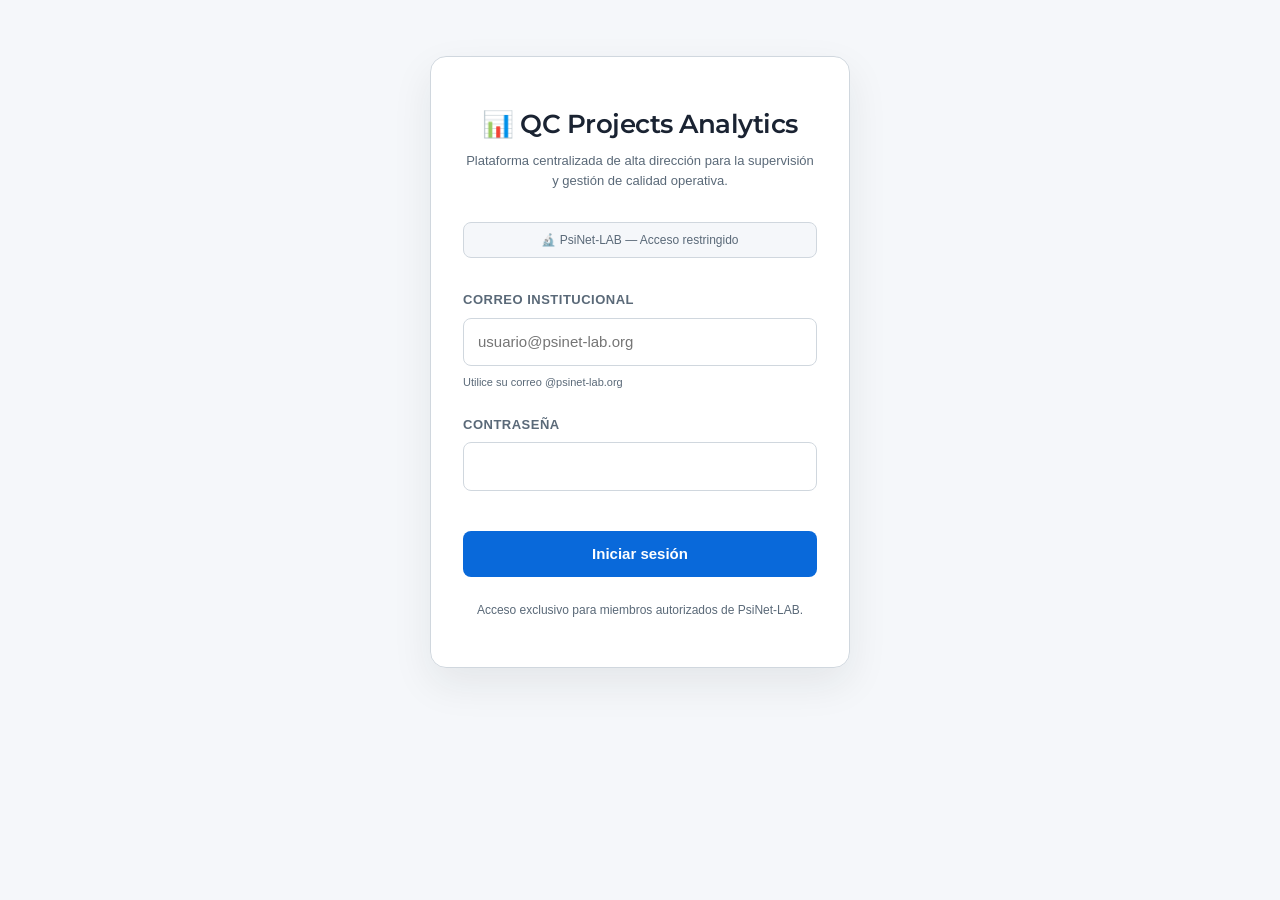
==== index.html @ 355f7fe1 "feat: migrate platform to native HTML/CSS/JS with auth and full feature parity Agent-Logs-Url: https" ====
<!DOCTYPE html>
<html lang="es">

<head>
    <meta charset="UTF-8">
    <meta name="viewport" content="width=device-width, initial-scale=1.0">
    <meta name="description" content="Inicio de sesión — Plataforma Analítica QC. Acceso exclusivo para miembros del equipo PsiNet-LAB.">
    <meta name="robots" content="noindex, nofollow">

    <title>Iniciar sesión — QC Projects Analytics</title>

    <!-- Legacy-browser support: polyfills and feature-detection flags.
         Loaded synchronously so flags are available before CSS renders. -->
    <script src="browser-support.js"></script>

    <!-- Stylesheets (ordered from generic to specific) -->
    <link rel="stylesheet" href="css/reset.css">
    <link rel="stylesheet" href="css/themes.css">
    <link rel="stylesheet" href="css/layout.css">
    <link rel="stylesheet" href="css/components.css">
    <link rel="stylesheet" href="css/auth.css">
    <link rel="stylesheet" href="css/legacy.css">
</head>

<body class="theme-light auth-page">

    <!-- Accessibility: skip directly to the login form -->
    <a class="skip-link" href="#login-form">Ir al formulario de inicio de sesión</a>

    <!-- Inform users with JavaScript disabled -->
    <noscript>
        <p class="noscript-banner" role="alert">
            JavaScript está desactivado. Esta plataforma requiere JavaScript para funcionar.
            Por favor, habilítelo en la configuración de su navegador.
        </p>
    </noscript>

    <!-- ════════════════════════════════════════════════════════════════
         LOGIN CARD
         ════════════════════════════════════════════════════════════════ -->
    <main id="main-content" role="main" aria-label="Inicio de sesión">

        <section class="auth-container" aria-labelledby="login-heading">

            <!-- Header -->
            <header class="auth-header">
                <h1 id="login-heading">📊 QC Projects Analytics</h1>
                <p class="auth-subtitle">
                    Plataforma centralizada de alta dirección para la supervisión
                    y gestión de calidad operativa.
                </p>
            </header>

            <!-- Institution badge -->
            <div class="auth-institution" aria-label="Institución">
                🔬 PsiNet-LAB — Acceso restringido
            </div>

            <!-- Login form -->
            <form
                id="login-form"
                class="auth-form"
                novalidate
                aria-label="Formulario de inicio de sesión"
            >
                <div class="form-group">
                    <label for="email">Correo institucional</label>
                    <input
                        type="email"
                        id="email"
                        name="email"
                        class="form-control"
                        autocomplete="email"
                        required
                        placeholder="usuario@psinet-lab.org"
                        aria-required="true"
                        aria-describedby="email-hint"
                    >
                    <span id="email-hint" class="multiselect-hint">
                        Utilice su correo @psinet-lab.org
                    </span>
                </div>

                <div class="form-group">
                    <label for="password">Contraseña</label>
                    <input
                        type="password"
                        id="password"
                        name="password"
                        class="form-control"
                        autocomplete="current-password"
                        required
                        aria-required="true"
                    >
                </div>

                <!-- Error message (hidden until auth fails) -->
                <div
                    id="login-error"
                    class="form-error"
                    role="alert"
                    aria-live="polite"
                    hidden
                ></div>

                <button
                    type="submit"
                    class="btn btn-primary btn-full"
                    id="login-btn"
                >
                    <span id="btn-text">Iniciar sesión</span>
                    <span id="btn-loading" hidden aria-hidden="true">Verificando…</span>
                </button>
            </form>

            <footer class="auth-footer">
                <p>Acceso exclusivo para miembros autorizados de PsiNet-LAB.</p>
            </footer>

        </section>

    </main>

    <!-- JavaScript modules (config and auth only — no app data needed here) -->
    <script src="js/config.js"></script>
    <script src="js/sha256.js"></script>
    <script src="js/auth.js"></script>

    <script>
        (function () {
            'use strict';
            /* Redirect to dashboard if a session is already active */
            if (QC.Auth.isLoggedIn()) {
                window.location.href = 'app.html';
                return;
            }
            /* Wire the login form */
            QC.Auth.initLoginForm();
        }());
    </script>

</body>
</html>
---- css/themes.css ----
/* themes.css — CSS custom properties for light and dark themes.
 * Single Responsibility: define all design tokens used across the platform.
 * Legacy browsers that do not support CSS variables will read static fallback
 * values declared in legacy.css via the .no-css-vars class.
 */

@import url('https://fonts.googleapis.com/css2?family=Montserrat:wght@300;400;600&display=swap');

/* ── Light theme (default) ──────────────────────────────────────────── */
:root {
    --clr-bg:           #F5F7FA;
    --clr-card-bg:      rgba(255, 255, 255, 0.95);
    --clr-text:         #1A2332;
    --clr-subtext:      #5A6978;
    --clr-border:       #D0D7DE;
    --clr-shadow:       rgba(31, 35, 40, 0.08);
    --clr-accent:       #0969DA;
    --clr-accent-hover: #0550AE;
    --clr-danger:       #CF222E;
    --clr-input-bg:     #FFFFFF;

    /* Status badge colours */
    --clr-status-approved: #AEE1B1;
    --clr-status-review:   #FDE093;
    --clr-status-progress: #AEC6CF;
    --clr-status-pending:  #E5E5E5;

    /* Typography */
    --font-body:    'Helvetica Neue', Helvetica, Arial, sans-serif;
    --font-heading: 'Montserrat', 'Helvetica Neue', Helvetica, Arial, sans-serif;

    /* Spacing scale */
    --space-xs:  4px;
    --space-sm:  8px;
    --space-md:  16px;
    --space-lg:  24px;
    --space-xl:  32px;
    --space-2xl: 48px;

    /* Border radii */
    --radius-sm: 8px;
    --radius-md: 16px;

    /* Sidebar width */
    --sidebar-w: 260px;

    /* Transitions */
    --transition-fast: 0.2s ease;
    --transition-med:  0.3s ease-in-out;
}

/* ── Dark theme override ─────────────────────────────────────────────── */
.theme-dark {
    --clr-bg:           #121212;
    --clr-card-bg:      rgba(30, 30, 30, 0.9);
    --clr-text:         #ECECEC;
    --clr-subtext:      #A0A0A0;
    --clr-border:       #333333;
    --clr-shadow:       rgba(0, 0, 0, 0.3);
    --clr-accent:       #58A6FF;
    --clr-accent-hover: #79B8FF;
    --clr-input-bg:     #1E1E1E;
}
---- css/layout.css ----
/* layout.css — Page structure: sidebar + main content.
 * Single Responsibility: control the overall spatial arrangement.
 * Progressive Enhancement: flex base layout, grid upgrade via @supports.
 */

/* ── Body base (flex column fallback) ───────────────────────────────── */
body {
    background-color: var(--clr-bg);
    color: var(--clr-text);
    font-family: var(--font-body);
    display: -ms-flexbox;
    display: flex;
    -ms-flex-direction: row;
    flex-direction: row;
    transition: background-color var(--transition-med), color var(--transition-med);
}

/* ── Sidebar ─────────────────────────────────────────────────────────── */
.sidebar {
    width: var(--sidebar-w);
    min-height: 100vh;
    background-color: var(--clr-card-bg);
    border-right: 1px solid var(--clr-border);
    padding: var(--space-lg);
    display: -ms-flexbox;
    display: flex;
    -ms-flex-direction: column;
    flex-direction: column;
    gap: var(--space-md);
    position: fixed;
    top: 0;
    left: 0;
    bottom: 0;
    z-index: 200;
    overflow-y: auto;
    transform: translateX(0);
    transition:
        transform var(--transition-med),
        background-color var(--transition-med),
        border-color var(--transition-med);
}

/* Collapsed state (mobile) */
.sidebar--collapsed {
    transform: translateX(calc(-1 * var(--sidebar-w)));
}

/* ── Main application wrapper ────────────────────────────────────────── */
.app-layout {
    margin-left: var(--sidebar-w);
    -ms-flex: 1 1 auto;
    flex: 1 1 auto;
    display: -ms-flexbox;
    display: flex;
    -ms-flex-direction: column;
    flex-direction: column;
    min-height: 100vh;
    transition: margin-left var(--transition-med);
}

.app-layout--full {
    margin-left: 0;
}

/* ── Application header ──────────────────────────────────────────────── */
.app-header {
    padding: var(--space-xl) var(--space-xl) var(--space-lg);
    display: -ms-flexbox;
    display: flex;
    -ms-flex-align: start;
    align-items: flex-start;
    gap: var(--space-md);
}

.sidebar-toggle {
    display: none;
    font-size: 22px;
    padding: var(--space-sm);
    color: var(--clr-text);
    background: none;
    border: 1px solid var(--clr-border);
    border-radius: var(--radius-sm);
    cursor: pointer;
    -ms-flex-negative: 0;
    flex-shrink: 0;
}

.app-header-title {
    -ms-flex: 1 1 auto;
    flex: 1 1 auto;
}

/* ── Tab navigation ──────────────────────────────────────────────────── */
.tab-nav {
    padding: 0 var(--space-xl);
    display: -ms-flexbox;
    display: flex;
    gap: var(--space-sm);
    border-bottom: 1px solid var(--clr-border);
}

/* ── Main content area ───────────────────────────────────────────────── */
main {
    padding: var(--space-xl);
    -ms-flex: 1 1 auto;
    flex: 1 1 auto;
}

/* ── Two-column content grid ─────────────────────────────────────────── */
.content-grid {
    display: -ms-flexbox;
    display: flex;
    gap: var(--space-lg);
    margin: var(--space-lg) 0;
    -ms-flex-wrap: wrap;
    flex-wrap: wrap;
}

.content-col {
    -ms-flex: 1 1 300px;
    flex: 1 1 300px;
    min-width: 0;
}

.content-col--wide {
    -ms-flex: 2 1 500px;
    flex: 2 1 500px;
}

/* ── Team assignment grid ────────────────────────────────────────────── */
.team-assignment-grid {
    display: -ms-flexbox;
    display: flex;
    gap: var(--space-lg);
    -ms-flex-wrap: wrap;
    flex-wrap: wrap;
}

.team-assignment-grid > * {
    -ms-flex: 1 1 260px;
    flex: 1 1 260px;
}

/* ── Metrics grid ────────────────────────────────────────────────────── */
.metrics-grid {
    display: -ms-flexbox;
    display: flex;
    gap: var(--space-md);
    -ms-flex-wrap: wrap;
    flex-wrap: wrap;
}

.metric-card {
    -ms-flex: 1 1 180px;
    flex: 1 1 180px;
}

/* Progressive enhancement: CSS Grid for larger viewports */
@supports (display: grid) {
    .metrics-grid {
        display: grid;
        grid-template-columns: repeat(4, 1fr);
    }

    .content-grid {
        display: grid;
        grid-template-columns: 1fr 2fr;
        -ms-flex-wrap: unset;
        flex-wrap: unset;
    }

    .team-assignment-grid {
        display: grid;
        grid-template-columns: 1fr 2fr;
    }
}

/* ── Download section ────────────────────────────────────────────────── */
.download-section {
    margin: var(--space-lg) 0;
}

.section-divider {
    border: none;
    border-top: 1px solid var(--clr-border);
    margin: var(--space-lg) 0;
}

/* ── Chart container ─────────────────────────────────────────────────── */
.chart-container {
    position: relative;
    min-height: 320px;
    max-height: 480px;
}

/* ── Overlay (sidebar backdrop on mobile) ────────────────────────────── */
.sidebar-overlay {
    display: none;
    position: fixed;
    inset: 0;
    background: rgba(0, 0, 0, 0.4);
    z-index: 199;
}

.sidebar-overlay--visible {
    display: block;
}

/* ── Responsive: hide sidebar on small screens ───────────────────────── */
@media (max-width: 768px) {
    .sidebar {
        transform: translateX(calc(-1 * var(--sidebar-w)));
    }

    .sidebar--open {
        transform: translateX(0);
    }

    .app-layout {
        margin-left: 0;
    }

    .sidebar-toggle {
        display: -ms-inline-flexbox;
        display: inline-flex;
    }

    .content-grid,
    .team-assignment-grid {
        -ms-flex-direction: column;
        flex-direction: column;
    }

    @supports (display: grid) {
        .metrics-grid {
            grid-template-columns: repeat(2, 1fr);
        }

        .content-grid,
        .team-assignment-grid {
            grid-template-columns: 1fr;
        }
    }

    main {
        padding: var(--space-md);
    }

    .app-header {
        padding: var(--space-md);
    }

    .tab-nav {
        padding: 0 var(--space-md);
    }
}
---- css/components.css ----
/* components.css — Reusable UI components.
 * Single Responsibility: style atoms and molecules (cards, tabs, buttons,
 * badges, sidebar elements, form controls, loading state).
 */

/* ── Typography ──────────────────────────────────────────────────────── */
h1, h2, h3, .app-title, .section-title, .sidebar-title {
    font-family: var(--font-heading);
    font-weight: 300;
    color: var(--clr-text);
    letter-spacing: -0.5px;
}

.app-title {
    font-size: 2rem;
    margin-bottom: var(--space-xs);
}

.app-subtitle {
    color: var(--clr-subtext);
    font-size: 1rem;
    font-weight: 300;
}

.section-title {
    font-size: 1.1rem;
    font-weight: 600;
    margin-bottom: var(--space-md);
    color: var(--clr-text);
    font-family: var(--font-heading);
}

/* ── KPI Metric Card ─────────────────────────────────────────────────── */
.metric-card {
    background-color: var(--clr-card-bg);
    border: 1px solid var(--clr-border);
    border-radius: var(--radius-md);
    padding: 20px 25px;
    box-shadow: 0 8px 16px var(--clr-shadow);
    transition: transform var(--transition-med), box-shadow var(--transition-med), border-color var(--transition-med);
}

.metric-card:hover {
    transform: translateY(-4px);
    box-shadow: 0 12px 20px var(--clr-shadow);
    border-color: var(--clr-accent);
}

/* Suppress hover animation if user prefers reduced motion */
@media (prefers-reduced-motion: reduce) {
    .metric-card:hover {
        transform: none;
    }
}

.metric-card__label {
    color: var(--clr-subtext);
    font-size: 13px;
    text-transform: uppercase;
    letter-spacing: 1px;
    margin-bottom: var(--space-sm);
}

.metric-card__value {
    color: var(--clr-text);
    font-size: 2rem;
    font-weight: 600;
    font-family: var(--font-heading);
    line-height: 1;
}

/* Progressive: backdrop-filter on metric cards (modern browsers only) */
@supports (backdrop-filter: blur(1px)) or (-webkit-backdrop-filter: blur(1px)) {
    .metric-card {
        -webkit-backdrop-filter: blur(5px);
        backdrop-filter: blur(5px);
    }
}

/* ── Card ────────────────────────────────────────────────────────────── */
.card {
    background-color: var(--clr-card-bg);
    border: 1px solid var(--clr-border);
    border-radius: var(--radius-md);
    padding: var(--space-lg);
}

/* ── Styled section (named card variant) ─────────────────────────────── */
.styled-section {
    background-color: var(--clr-card-bg);
    border: 1px solid var(--clr-border);
    padding: 25px;
    border-radius: var(--radius-md);
    margin-bottom: 20px;
    color: var(--clr-text);
}

/* ── Tab navigation ──────────────────────────────────────────────────── */
.tab-btn {
    height: 45px;
    padding: 0 var(--space-lg);
    background-color: var(--clr-card-bg);
    border: 1px solid var(--clr-border);
    border-bottom: none;
    border-radius: var(--radius-sm) var(--radius-sm) 0 0;
    color: var(--clr-subtext);
    font-family: var(--font-heading);
    font-weight: 400;
    font-size: 14px;
    cursor: pointer;
    white-space: nowrap;
    transition: background-color var(--transition-fast), color var(--transition-fast);
}

.tab-btn--active,
.tab-btn[aria-selected="true"] {
    background-color: var(--clr-bg);
    color: var(--clr-accent);
    font-weight: 600;
    border-bottom: 2px solid var(--clr-bg);
    margin-bottom: -1px;
}

.tab-btn:focus-visible {
    outline: 2px solid var(--clr-accent);
    outline-offset: 2px;
}

/* ── Tab panels ──────────────────────────────────────────────────────── */
.tab-panel {
    display: block;
}

.tab-panel--hidden {
    display: none;
}

/* ── Buttons ─────────────────────────────────────────────────────────── */
.btn {
    display: -ms-inline-flexbox;
    display: inline-flex;
    -ms-flex-align: center;
    align-items: center;
    gap: var(--space-sm);
    padding: 10px var(--space-lg);
    border-radius: var(--radius-sm);
    font-size: 14px;
    font-weight: 600;
    cursor: pointer;
    transition: background-color var(--transition-fast), opacity var(--transition-fast), transform var(--transition-fast);
    border: none;
}

.btn:focus-visible {
    outline: 2px solid var(--clr-accent);
    outline-offset: 2px;
}

.btn:disabled {
    opacity: 0.55;
    cursor: not-allowed;
}

.btn-primary {
    background-color: var(--clr-accent);
    color: #FFFFFF;
}

.btn-primary:hover:not(:disabled) {
    background-color: var(--clr-accent-hover);
}

.btn-primary:active:not(:disabled) {
    transform: translateY(1px);
}

.btn-secondary {
    background-color: transparent;
    color: var(--clr-text);
    border: 1px solid var(--clr-border);
}

.btn-secondary:hover:not(:disabled) {
    background-color: var(--clr-border);
}

.btn-danger {
    background-color: var(--clr-danger);
    color: #FFFFFF;
}

.btn-full {
    width: 100%;
    -ms-flex-pack: center;
    justify-content: center;
}

/* ── Status badge ────────────────────────────────────────────────────── */
.status-badge {
    display: -ms-inline-flexbox;
    display: inline-flex;
    -ms-flex-align: center;
    align-items: center;
    padding: 3px 10px;
    border-radius: 20px;
    font-size: 12px;
    font-weight: 600;
    white-space: nowrap;
    color: #1A2332;
}

.status-badge--approved  { background-color: var(--clr-status-approved); }
.status-badge--review    { background-color: var(--clr-status-review);   }
.status-badge--progress  { background-color: var(--clr-status-progress); }
.status-badge--pending   { background-color: var(--clr-status-pending);  }

/* ── Progress bar (researcher profiles) ─────────────────────────────── */
.progress-bar {
    background-color: var(--clr-border);
    border-radius: 4px;
    height: 8px;
    overflow: hidden;
    display: block;
    min-width: 60px;
}

.progress-bar__fill {
    height: 100%;
    background-color: var(--clr-accent);
    border-radius: 4px;
    transition: width var(--transition-med);
}

/* ── Sidebar components ──────────────────────────────────────────────── */
.sidebar-header {
    margin-bottom: var(--space-sm);
}

.sidebar-title {
    font-size: 1rem;
    font-weight: 600;
    color: var(--clr-text);
}

.sidebar-divider {
    border: none;
    border-top: 1px solid var(--clr-border);
    margin: var(--space-sm) 0;
}

.sidebar-fieldset {
    border: none;
    display: -ms-flexbox;
    display: flex;
    -ms-flex-direction: column;
    flex-direction: column;
    gap: var(--space-sm);
}

.sidebar-legend {
    font-size: 12px;
    text-transform: uppercase;
    letter-spacing: 1px;
    color: var(--clr-subtext);
    margin-bottom: var(--space-sm);
}

.sidebar-radio {
    display: -ms-flexbox;
    display: flex;
    -ms-flex-align: center;
    align-items: center;
    gap: var(--space-sm);
    font-size: 14px;
    color: var(--clr-text);
    cursor: pointer;
}

.sidebar-user {
    margin-top: auto;
    padding: var(--space-md);
    background-color: var(--clr-bg);
    border: 1px solid var(--clr-border);
    border-radius: var(--radius-sm);
}

.sidebar-user__name {
    font-weight: 600;
    font-size: 14px;
    color: var(--clr-text);
    margin-bottom: var(--space-xs);
}

.sidebar-user__email {
    font-size: 12px;
    color: var(--clr-subtext);
}

/* ── Form elements ───────────────────────────────────────────────────── */
.form-group {
    display: -ms-flexbox;
    display: flex;
    -ms-flex-direction: column;
    flex-direction: column;
    gap: var(--space-xs);
    margin-bottom: var(--space-md);
}

.form-group label {
    font-size: 13px;
    font-weight: 600;
    color: var(--clr-subtext);
    text-transform: uppercase;
    letter-spacing: 0.5px;
}

.form-control {
    padding: 10px 12px;
    border: 1px solid var(--clr-border);
    border-radius: var(--radius-sm);
    background-color: var(--clr-input-bg);
    color: var(--clr-text);
    font-size: 14px;
    transition: border-color var(--transition-fast), box-shadow var(--transition-fast);
}

.form-control:focus {
    outline: none;
    border-color: var(--clr-accent);
    box-shadow: 0 0 0 3px rgba(9, 105, 218, 0.15);
}

select.form-control {
    cursor: pointer;
}

select[multiple].form-control {
    min-height: 120px;
}

/* ── Researcher filter hint ──────────────────────────────────────────── */
.multiselect-hint {
    font-size: 11px;
    color: var(--clr-subtext);
    margin-top: var(--space-xs);
}

/* ── Empty / info messages ───────────────────────────────────────────── */
.info-message {
    padding: var(--space-lg);
    text-align: center;
    color: var(--clr-subtext);
    font-size: 14px;
    background-color: var(--clr-card-bg);
    border: 1px solid var(--clr-border);
    border-radius: var(--radius-md);
}

/* ── Loading indicator ───────────────────────────────────────────────── */
.loading-overlay {
    position: fixed;
    inset: 0;
    display: -ms-flexbox;
    display: flex;
    -ms-flex-direction: column;
    flex-direction: column;
    -ms-flex-align: center;
    align-items: center;
    -ms-flex-pack: center;
    justify-content: center;
    z-index: 500;
    background-color: rgba(245, 247, 250, 0.95); /* solid fallback */
    transition: opacity 0.4s ease;
}

@supports (backdrop-filter: blur(1px)) or (-webkit-backdrop-filter: blur(1px)) {
    .loading-overlay {
        background-color: rgba(245, 247, 250, 0.75);
        -webkit-backdrop-filter: blur(4px);
        backdrop-filter: blur(4px);
    }
}

.loading-overlay[hidden] {
    display: none;
}

.loading-spinner {
    width: 40px;
    height: 40px;
    border: 3px solid var(--clr-border);
    border-top-color: var(--clr-accent);
    border-radius: 50%;
}

@supports (animation: spin 0.8s linear infinite) {
    .loading-spinner {
        animation: spin 0.8s linear infinite;
    }

    @keyframes spin {
        to { transform: rotate(360deg); }
    }
}

.loading-text {
    margin-top: 12px;
    color: var(--clr-subtext);
    font-size: 14px;
}

/* ── Toast notification ──────────────────────────────────────────────── */
.toast {
    position: fixed;
    bottom: var(--space-lg);
    right: var(--space-lg);
    z-index: 1000;
    background-color: var(--clr-card-bg);
    border: 1px solid var(--clr-border);
    border-radius: var(--radius-sm);
    padding: var(--space-md) var(--space-lg);
    box-shadow: 0 8px 24px var(--clr-shadow);
    font-size: 14px;
    color: var(--clr-text);
    max-width: 340px;
    opacity: 0;
    transform: translateY(8px);
    transition: opacity var(--transition-fast), transform var(--transition-fast);
}

.toast--visible {
    opacity: 1;
    transform: translateY(0);
}

.toast--success { border-left: 4px solid #1A7F37; }
.toast--error   { border-left: 4px solid var(--clr-danger); }
---- css/auth.css ----
/* auth.css — Login page styles.
 * Single Responsibility: style the authentication / login screen.
 */

/* ── Login page body override ────────────────────────────────────────── */
body.auth-page {
    -ms-flex-direction: column;
    flex-direction: column;
    -ms-flex-pack: center;
    justify-content: center;
    -ms-flex-align: center;
    align-items: center;
    min-height: 100vh;
    padding: var(--space-lg);
}

/* ── Auth container ──────────────────────────────────────────────────── */
.auth-container {
    width: 100%;
    max-width: 420px;
    background-color: var(--clr-card-bg);
    border: 1px solid var(--clr-border);
    border-radius: var(--radius-md);
    padding: var(--space-2xl) var(--space-xl);
    box-shadow: 0 16px 40px var(--clr-shadow);
}

@supports (backdrop-filter: blur(1px)) or (-webkit-backdrop-filter: blur(1px)) {
    .auth-container {
        -webkit-backdrop-filter: blur(8px);
        backdrop-filter: blur(8px);
    }
}

/* ── Auth header ─────────────────────────────────────────────────────── */
.auth-header {
    text-align: center;
    margin-bottom: var(--space-xl);
}

.auth-header h1 {
    font-size: 1.6rem;
    font-weight: 600;
    color: var(--clr-text);
    margin-bottom: var(--space-sm);
}

.auth-subtitle {
    font-size: 13px;
    color: var(--clr-subtext);
    line-height: 1.5;
}

/* ── Auth institution badge ──────────────────────────────────────────── */
.auth-institution {
    display: -ms-flexbox;
    display: flex;
    -ms-flex-align: center;
    align-items: center;
    -ms-flex-pack: center;
    justify-content: center;
    gap: var(--space-sm);
    font-size: 12px;
    color: var(--clr-subtext);
    margin-bottom: var(--space-xl);
    padding: var(--space-sm) var(--space-md);
    background-color: var(--clr-bg);
    border-radius: var(--radius-sm);
    border: 1px solid var(--clr-border);
}

/* ── Auth form ───────────────────────────────────────────────────────── */
.auth-form .form-group {
    margin-bottom: var(--space-lg);
}

.auth-form .form-group label {
    font-size: 13px;
    font-weight: 600;
    color: var(--clr-subtext);
    text-transform: uppercase;
    letter-spacing: 0.5px;
    margin-bottom: var(--space-xs);
    display: block;
}

.auth-form .form-control {
    width: 100%;
    padding: 12px 14px;
    font-size: 15px;
}

/* ── Error message ───────────────────────────────────────────────────── */
.form-error {
    padding: 10px 14px;
    background-color: rgba(207, 34, 46, 0.1);
    border: 1px solid rgba(207, 34, 46, 0.3);
    border-radius: var(--radius-sm);
    color: var(--clr-danger);
    font-size: 13px;
    margin-bottom: var(--space-md);
}

.form-error[hidden] {
    display: none;
}

/* ── Submit button ───────────────────────────────────────────────────── */
.auth-form .btn-primary {
    height: 46px;
    font-size: 15px;
    margin-top: var(--space-md);
}

/* ── Footer note ─────────────────────────────────────────────────────── */
.auth-footer {
    text-align: center;
    margin-top: var(--space-lg);
    font-size: 12px;
    color: var(--clr-subtext);
}
---- css/legacy.css ----
/* legacy.css — Progressive-enhancement fallbacks for old browsers.
 * Single Responsibility: provide static fallbacks when CSS features are absent.
 *
 * Strategy:
 *  - browser-support.js adds class flags (no-css-vars, no-css-grid, etc.)
 *    to <html> so CSS can target them here.
 *  - @supports blocks upgrade styles for browsers that support the feature.
 *  - Browsers that do NOT understand @supports also do NOT support the feature,
 *    so they silently fall through to the base styles.
 */

/* ══════════════════════════════════════════════════════════════════════
   1. CSS CUSTOM PROPERTIES FALLBACK
   IE 11 and below do not support CSS variables.
   The .no-css-vars class is added by browser-support.js.
   ══════════════════════════════════════════════════════════════════════ */
.no-css-vars body {
    background-color: #F5F7FA;
    color: #1A2332;
    font-family: 'Helvetica Neue', Helvetica, Arial, sans-serif;
}

.no-css-vars .sidebar {
    background-color: #FFFFFF;
    border-right: 1px solid #D0D7DE;
    width: 260px;
}

.no-css-vars .metric-card {
    background-color: #FFFFFF;
    border: 1px solid #D0D7DE;
    border-radius: 16px;
    padding: 20px 25px;
}

.no-css-vars .tab-btn {
    background-color: #FFFFFF;
    border: 1px solid #D0D7DE;
    color: #5A6978;
}

.no-css-vars .tab-btn--active {
    color: #0969DA;
    font-weight: 600;
}

.no-css-vars .btn-primary {
    background-color: #0969DA;
    color: #FFFFFF;
}

.no-css-vars .form-control {
    border: 1px solid #D0D7DE;
    border-radius: 8px;
    padding: 10px 12px;
    background-color: #FFFFFF;
    color: #1A2332;
}

.no-css-vars .card,
.no-css-vars .styled-section,
.no-css-vars .auth-container {
    background-color: #FFFFFF;
    border: 1px solid #D0D7DE;
    border-radius: 16px;
}

.no-css-vars .section-title {
    color: #1A2332;
    font-family: 'Montserrat', sans-serif;
}

/* Dark theme is NOT supported in the no-css-vars context (IE), so we
   keep the light palette as the only option for those browsers. */

/* ══════════════════════════════════════════════════════════════════════
   2. FLEXBOX FALLBACK (IE 9 and below)
   .no-flexbox is added by browser-support.js when flex is absent.
   Use block layout as the ultimate fallback.
   ══════════════════════════════════════════════════════════════════════ */
.no-flexbox .content-grid,
.no-flexbox .metrics-grid,
.no-flexbox .team-assignment-grid {
    display: block;
}

.no-flexbox .metric-card,
.no-flexbox .content-col {
    display: inline-block;
    vertical-align: top;
    margin-bottom: 16px;
    width: 48%;
}

.no-flexbox .sidebar {
    float: left;
    width: 260px;
    min-height: 100vh;
    position: relative;
}

.no-flexbox .app-layout {
    margin-left: 260px;
}

/* ══════════════════════════════════════════════════════════════════════
   3. CSS GRID FALLBACK
   When grid is absent, we already have flex as a fallback via the base
   layout.css — this block only fine-tunes display for .no-css-grid.
   ══════════════════════════════════════════════════════════════════════ */
.no-css-grid .metrics-grid {
    display: -ms-flexbox;
    display: flex;
    -ms-flex-wrap: wrap;
    flex-wrap: wrap;
}

/* ══════════════════════════════════════════════════════════════════════
   4. ANIMATION FALLBACK
   Browsers that don't support animation get a static spinner border
   styled to at least show progress visually.
   ══════════════════════════════════════════════════════════════════════ */
@supports not (animation: spin 0.8s linear infinite) {
    .loading-spinner {
        border: 3px solid #0969DA; /* static accent ring instead of spinning */
    }
}

/* ══════════════════════════════════════════════════════════════════════
   5. STICKY THEAD FALLBACK
   position: sticky on <thead> is not supported in IE 11.
   The table still works; it just won't have a frozen header.
   No extra CSS needed — the base styles degrade gracefully.
   ══════════════════════════════════════════════════════════════════════ */

/* ══════════════════════════════════════════════════════════════════════
   6. FOCUS-VISIBLE FALLBACK
   Older browsers show focus outlines on all clicks.
   :focus-visible is progressive; fallback to :focus for accessibility.
   ══════════════════════════════════════════════════════════════════════ */
@supports not selector(:focus-visible) {
    .btn:focus,
    .tab-btn:focus,
    .form-control:focus,
    .skip-link:focus {
        outline: 2px solid #0969DA;
        outline-offset: 2px;
    }
}

/* ══════════════════════════════════════════════════════════════════════
   7. SCROLL-BEHAVIOUR FALLBACK
   Browsers without smooth scrolling still scroll, just instantly.
   (No extra CSS needed — @supports check is informational only.)
   ══════════════════════════════════════════════════════════════════════ */
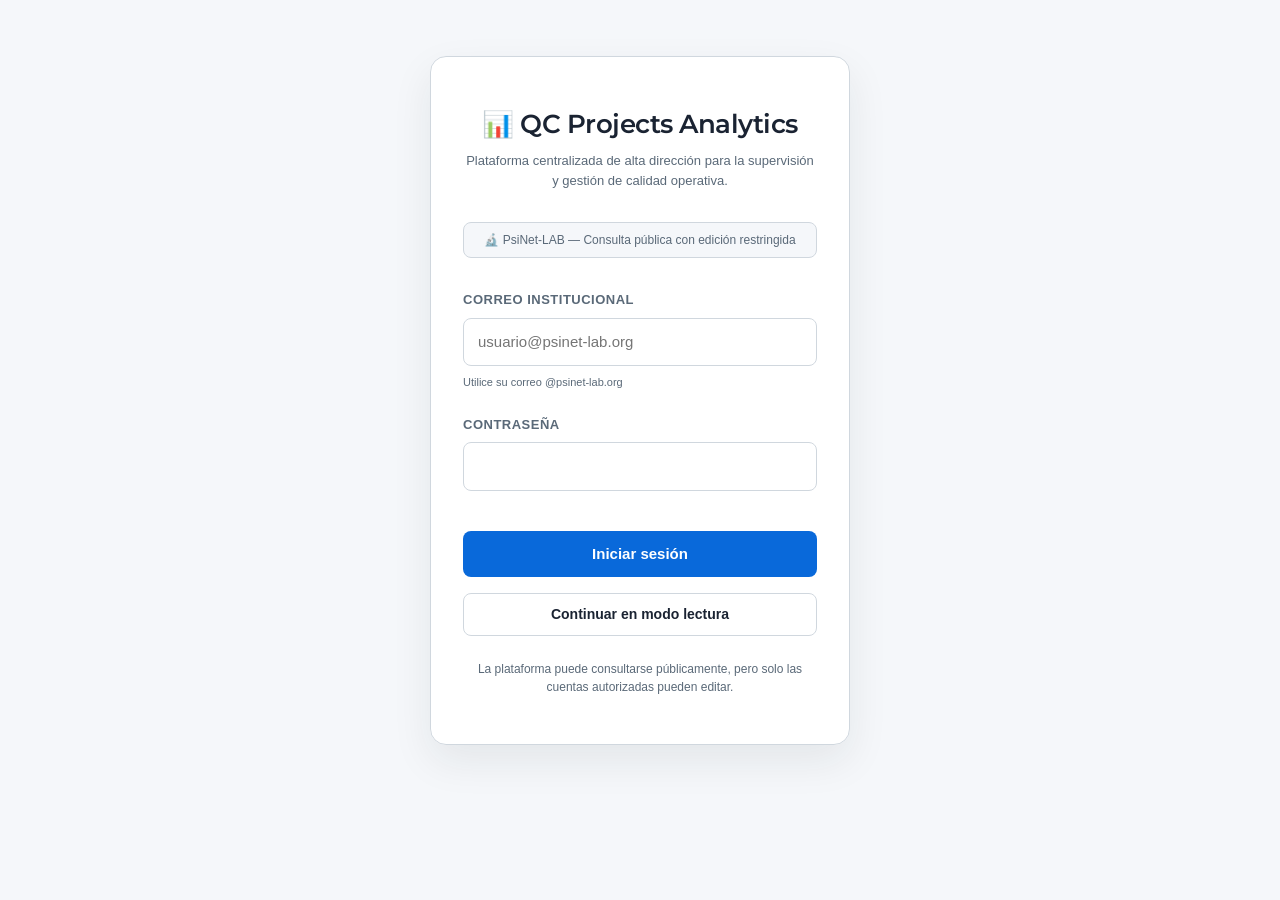
==== commit 4ffd0064: "Enable public read-only dashboard access Agent-Logs-Url: https://github.com/PsiNet-LAB/qc-analytics-" ====
--- a/index.html
+++ b/index.html
@@ -4,7 +4,7 @@
 <head>
     <meta charset="UTF-8">
     <meta name="viewport" content="width=device-width, initial-scale=1.0">
-    <meta name="description" content="Inicio de sesión — Plataforma Analítica QC. Acceso exclusivo para miembros del equipo PsiNet-LAB.">
+    <meta name="description" content="Inicio de sesión — Plataforma Analítica QC. Acceso público en modo lectura y edición restringida a cuentas autorizadas.">
     <meta name="robots" content="noindex, nofollow">
 
     <title>Iniciar sesión — QC Projects Analytics</title>
@@ -53,7 +53,7 @@
 
             <!-- Institution badge -->
             <div class="auth-institution" aria-label="Institución">
-                🔬 PsiNet-LAB — Acceso restringido
+                🔬 PsiNet-LAB — Consulta pública con edición restringida
             </div>
 
             <!-- Login form -->
@@ -113,8 +113,16 @@
                 </button>
             </form>
 
+            <a
+                class="btn btn-secondary btn-full auth-guest-link"
+                href="app.html"
+                aria-label="Continuar a la plataforma en modo lectura"
+            >
+                Continuar en modo lectura
+            </a>
+
             <footer class="auth-footer">
-                <p>Acceso exclusivo para miembros autorizados de PsiNet-LAB.</p>
+                <p>La plataforma puede consultarse públicamente, pero solo las cuentas autorizadas pueden editar.</p>
             </footer>
 
         </section>
--- a/css/auth.css
+++ b/css/auth.css
@@ -112,6 +112,11 @@
     margin-top: var(--space-md);
 }
 
+.auth-guest-link {
+    margin-top: var(--space-md);
+    text-decoration: none;
+}
+
 /* ── Footer note ─────────────────────────────────────────────────────── */
 .auth-footer {
     text-align: center;
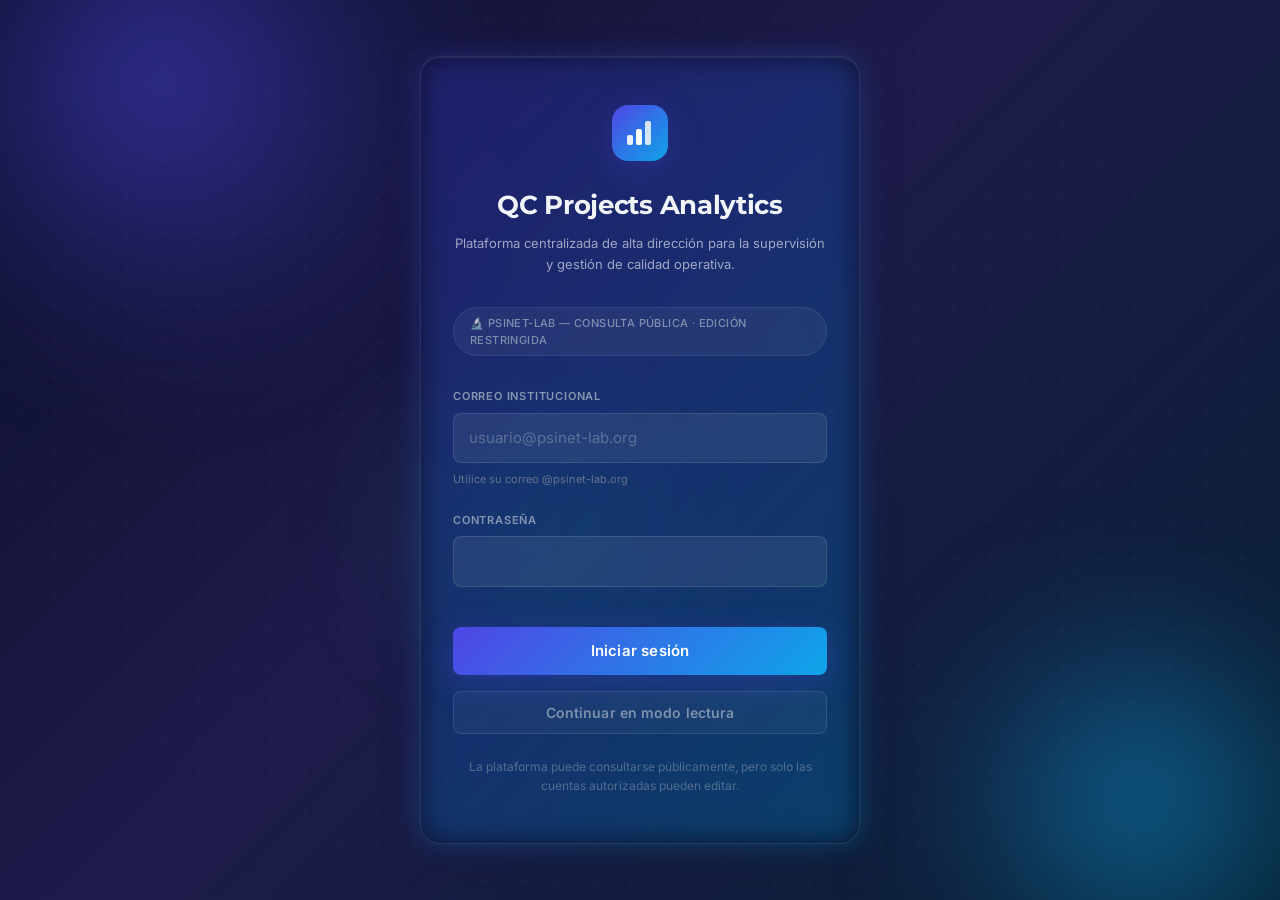
==== commit 7b7f26ad: "feat: complete visual redesign with hero parallax, new design system, and dark sidebar - New Indigo/" ====
--- a/index.html
+++ b/index.html
@@ -19,10 +19,21 @@
     <link rel="stylesheet" href="css/layout.css">
     <link rel="stylesheet" href="css/components.css">
     <link rel="stylesheet" href="css/auth.css">
+    <link rel="stylesheet" href="css/hero.css">
     <link rel="stylesheet" href="css/legacy.css">
 </head>
 
 <body class="theme-light auth-page">
+
+    <!-- ════════════════════════════════════════════════════════════════
+         HERO BACKGROUND — parallax layers (purely decorative)
+         ════════════════════════════════════════════════════════════════ -->
+    <div class="hero-bg" aria-hidden="true" id="hero-bg">
+        <div class="hero-layer hero-layer--orb-1"></div>
+        <div class="hero-layer hero-layer--orb-2"></div>
+        <div class="hero-layer hero-layer--orb-3"></div>
+        <div class="hero-layer hero-layer--grid"></div>
+    </div>
 
     <!-- Accessibility: skip directly to the login form -->
     <a class="skip-link" href="#login-form">Ir al formulario de inicio de sesión</a>
@@ -42,9 +53,25 @@
 
         <section class="auth-container" aria-labelledby="login-heading">
 
+            <!-- Brand icon -->
+            <div class="auth-brand" aria-hidden="true">
+                <div class="auth-brand-icon">
+                    <svg width="28" height="28" viewBox="0 0 28 28" fill="none"
+                         aria-hidden="true" focusable="false"
+                         xmlns="http://www.w3.org/2000/svg">
+                        <rect x="1"  y="16" width="6" height="10" rx="2"
+                              fill="white" opacity="0.90"/>
+                        <rect x="10" y="10" width="6" height="16" rx="2"
+                              fill="white"/>
+                        <rect x="19" y="2"  width="6" height="24" rx="2"
+                              fill="white" opacity="0.80"/>
+                    </svg>
+                </div>
+            </div>
+
             <!-- Header -->
             <header class="auth-header">
-                <h1 id="login-heading">📊 QC Projects Analytics</h1>
+                <h1 id="login-heading">QC Projects Analytics</h1>
                 <p class="auth-subtitle">
                     Plataforma centralizada de alta dirección para la supervisión
                     y gestión de calidad operativa.
@@ -53,7 +80,7 @@
 
             <!-- Institution badge -->
             <div class="auth-institution" aria-label="Institución">
-                🔬 PsiNet-LAB — Consulta pública con edición restringida
+                🔬 PsiNet-LAB — Consulta pública · Edición restringida
             </div>
 
             <!-- Login form -->
@@ -134,6 +161,9 @@
     <script src="js/sha256.js"></script>
     <script src="js/auth.js"></script>
 
+    <!-- Parallax effect for the hero background -->
+    <script src="js/parallax.js"></script>
+
     <script>
         (function () {
             'use strict';
--- a/css/themes.css
+++ b/css/themes.css
@@ -4,30 +4,55 @@
  * values declared in legacy.css via the .no-css-vars class.
  */
 
-@import url('https://fonts.googleapis.com/css2?family=Montserrat:wght@300;400;600&display=swap');
+@import url('https://fonts.googleapis.com/css2?family=Inter:wght@300;400;500;600&family=Montserrat:wght@400;600;700&display=swap');
 
 /* ── Light theme (default) ──────────────────────────────────────────── */
 :root {
-    --clr-bg:           #F5F7FA;
-    --clr-card-bg:      rgba(255, 255, 255, 0.95);
-    --clr-text:         #1A2332;
-    --clr-subtext:      #5A6978;
-    --clr-border:       #D0D7DE;
-    --clr-shadow:       rgba(31, 35, 40, 0.08);
-    --clr-accent:       #0969DA;
-    --clr-accent-hover: #0550AE;
-    --clr-danger:       #CF222E;
-    --clr-input-bg:     #FFFFFF;
+    /* Core palette */
+    --clr-bg:             #EEF2FF;
+    --clr-bg-alt:         #F8FAFF;
+    --clr-card-bg:        rgba(255, 255, 255, 0.95);
+    --clr-card-bg-solid:  #FFFFFF;
+    --clr-text:           #0F172A;
+    --clr-subtext:        #64748B;
+    --clr-border:         #CBD5E1;
+    --clr-border-focus:   rgba(79, 70, 229, 0.45);
+    --clr-shadow:         rgba(15, 23, 42, 0.10);
 
-    /* Status badge colours */
-    --clr-status-approved: #AEE1B1;
-    --clr-status-review:   #FDE093;
-    --clr-status-progress: #AEC6CF;
-    --clr-status-pending:  #E5E5E5;
+    /* Brand accent */
+    --clr-accent:         #4F46E5;
+    --clr-accent-hover:   #4338CA;
+    --clr-accent-rgb:     79, 70, 229;
+    --clr-accent-2:       #0EA5E9;
+    --clr-accent-2-rgb:   14, 165, 233;
+
+    /* Semantic colours */
+    --clr-success:        #10B981;
+    --clr-danger:         #EF4444;
+    --clr-warning:        #F59E0B;
+    --clr-input-bg:       #FFFFFF;
+
+    /* Status badges */
+    --clr-status-approved: #BBF7D0;
+    --clr-status-review:   #FDE68A;
+    --clr-status-progress: #BAE6FD;
+    --clr-status-pending:  #E2E8F0;
+
+    /* Gradients */
+    --gradient-hero:   linear-gradient(135deg, #0B0F2A 0%, #1E1B4B 45%, #082032 100%);
+    --gradient-accent: linear-gradient(135deg, #4F46E5 0%, #0EA5E9 100%);
+
+    /* Elevation shadows */
+    --shadow-xs:     0 1px 3px rgba(15, 23, 42, 0.06);
+    --shadow-sm:     0 2px 8px rgba(15, 23, 42, 0.08), 0 1px 4px rgba(15, 23, 42, 0.04);
+    --shadow-md:     0 4px 20px rgba(15, 23, 42, 0.10), 0 2px 8px rgba(15, 23, 42, 0.06);
+    --shadow-lg:     0 16px 48px rgba(15, 23, 42, 0.14), 0 8px 20px rgba(15, 23, 42, 0.06);
+    --shadow-accent: 0 8px 32px rgba(79, 70, 229, 0.28);
 
     /* Typography */
-    --font-body:    'Helvetica Neue', Helvetica, Arial, sans-serif;
+    --font-body:    'Inter', 'Helvetica Neue', Helvetica, Arial, sans-serif;
     --font-heading: 'Montserrat', 'Helvetica Neue', Helvetica, Arial, sans-serif;
+    --font-mono:    'SF Mono', 'Cascadia Code', 'Consolas', monospace;
 
     /* Spacing scale */
     --space-xs:  4px;
@@ -36,28 +61,49 @@
     --space-lg:  24px;
     --space-xl:  32px;
     --space-2xl: 48px;
+    --space-3xl: 64px;
 
     /* Border radii */
-    --radius-sm: 8px;
-    --radius-md: 16px;
+    --radius-xs:   4px;
+    --radius-sm:   8px;
+    --radius-md:   14px;
+    --radius-lg:   20px;
+    --radius-pill: 9999px;
 
     /* Sidebar width */
-    --sidebar-w: 260px;
+    --sidebar-w: 272px;
 
     /* Transitions */
-    --transition-fast: 0.2s ease;
-    --transition-med:  0.3s ease-in-out;
+    --transition-fast: 0.18s ease;
+    --transition-med:  0.30s ease;
+    --transition-slow: 0.50s ease;
 }
 
 /* ── Dark theme override ─────────────────────────────────────────────── */
 .theme-dark {
-    --clr-bg:           #121212;
-    --clr-card-bg:      rgba(30, 30, 30, 0.9);
-    --clr-text:         #ECECEC;
-    --clr-subtext:      #A0A0A0;
-    --clr-border:       #333333;
-    --clr-shadow:       rgba(0, 0, 0, 0.3);
-    --clr-accent:       #58A6FF;
-    --clr-accent-hover: #79B8FF;
-    --clr-input-bg:     #1E1E1E;
+    --clr-bg:             #080C18;
+    --clr-bg-alt:         #0D1226;
+    --clr-card-bg:        rgba(13, 18, 40, 0.95);
+    --clr-card-bg-solid:  #0D1226;
+    --clr-text:           #F1F5F9;
+    --clr-subtext:        #94A3B8;
+    --clr-border:         #1E2B47;
+    --clr-border-focus:   rgba(129, 140, 248, 0.45);
+    --clr-shadow:         rgba(0, 0, 0, 0.42);
+
+    --clr-accent:         #818CF8;
+    --clr-accent-hover:   #A5B4FC;
+    --clr-accent-rgb:     129, 140, 248;
+    --clr-accent-2:       #38BDF8;
+    --clr-accent-2-rgb:   56, 189, 248;
+
+    --clr-danger:         #F87171;
+    --clr-warning:        #FBB040;
+    --clr-input-bg:       #0D1530;
+
+    --shadow-xs:     0 1px 3px rgba(0, 0, 0, 0.18);
+    --shadow-sm:     0 2px 8px rgba(0, 0, 0, 0.24);
+    --shadow-md:     0 4px 20px rgba(0, 0, 0, 0.32);
+    --shadow-lg:     0 16px 48px rgba(0, 0, 0, 0.44);
+    --shadow-accent: 0 8px 32px rgba(129, 140, 248, 0.20);
 }
--- a/css/layout.css
+++ b/css/layout.css
@@ -15,12 +15,31 @@
     transition: background-color var(--transition-med), color var(--transition-med);
 }
 
-/* ── Sidebar ─────────────────────────────────────────────────────────── */
+/* ── Sidebar — always-dark premium navigation panel ─────────────────── */
+/*
+ * The sidebar overrides CSS custom properties within its own scope,
+ * creating a permanently dark panel regardless of the active page theme.
+ * All child components (.sidebar-title, .btn-secondary, etc.) that use
+ * these variables automatically render with the dark palette.
+ */
 .sidebar {
+    /* Scoped dark-palette tokens */
+    --clr-text:           #E2E8F0;
+    --clr-subtext:        #94A3B8;
+    --clr-border:         #2A3653;
+    --clr-bg:             #0F1628;
+    --clr-bg-alt:         #0F1628;
+    --clr-card-bg:        rgba(255, 255, 255, 0.04);
+    --clr-card-bg-solid:  #0B1020;
+    --clr-shadow:         rgba(0, 0, 0, 0.45);
+    --clr-input-bg:       rgba(255, 255, 255, 0.06);
+    --clr-accent:         #818CF8;
+    --clr-accent-hover:   #A5B4FC;
+
     width: var(--sidebar-w);
     min-height: 100vh;
-    background-color: var(--clr-card-bg);
-    border-right: 1px solid var(--clr-border);
+    background: linear-gradient(180deg, #161B35 0%, #0B1020 100%);
+    border-right: 1px solid rgba(255, 255, 255, 0.06);
     padding: var(--space-lg);
     display: -ms-flexbox;
     display: flex;
@@ -35,9 +54,21 @@
     overflow-y: auto;
     transform: translateX(0);
     transition:
-        transform var(--transition-med),
-        background-color var(--transition-med),
-        border-color var(--transition-med);
+        transform var(--transition-med);
+}
+
+/* Gradient accent strip at the very top */
+.sidebar::before {
+    content: '';
+    position: absolute;
+    top: 0;
+    left: 0;
+    right: 0;
+    height: 2px;
+    background: var(--gradient-accent,
+        linear-gradient(90deg, #4F46E5 0%, #0EA5E9 100%));
+    z-index: 1;
+    pointer-events: none;
 }
 
 /* Collapsed state (mobile) */
@@ -67,9 +98,25 @@
     padding: var(--space-xl) var(--space-xl) var(--space-lg);
     display: -ms-flexbox;
     display: flex;
-    -ms-flex-align: start;
-    align-items: flex-start;
+    -ms-flex-align: center;
+    align-items: center;
     gap: var(--space-md);
+    background-color: var(--clr-bg-alt, var(--clr-bg));
+    border-bottom: 1px solid var(--clr-border);
+    position: relative;
+}
+
+/* Thin accent underline on the header */
+.app-header::after {
+    content: '';
+    position: absolute;
+    bottom: -1px;
+    left: var(--space-xl);
+    width: 100px;
+    height: 2px;
+    background: var(--gradient-accent,
+        linear-gradient(90deg, #4F46E5 0%, #0EA5E9 100%));
+    border-radius: var(--radius-pill);
 }
 
 .sidebar-toggle {
@@ -83,6 +130,11 @@
     cursor: pointer;
     -ms-flex-negative: 0;
     flex-shrink: 0;
+    transition: background-color var(--transition-fast);
+}
+
+.sidebar-toggle:hover {
+    background-color: var(--clr-bg-alt, var(--clr-bg));
 }
 
 .app-header-title {
@@ -95,8 +147,9 @@
     padding: 0 var(--space-xl);
     display: -ms-flexbox;
     display: flex;
-    gap: var(--space-sm);
-    border-bottom: 1px solid var(--clr-border);
+    gap: 0;
+    border-bottom: 2px solid var(--clr-border);
+    background-color: var(--clr-bg-alt, var(--clr-bg));
 }
 
 /* ── Main content area ───────────────────────────────────────────────── */
@@ -148,6 +201,7 @@
     gap: var(--space-md);
     -ms-flex-wrap: wrap;
     flex-wrap: wrap;
+    margin-bottom: var(--space-lg);
 }
 
 .metric-card {
@@ -198,7 +252,7 @@
     display: none;
     position: fixed;
     inset: 0;
-    background: rgba(0, 0, 0, 0.4);
+    background: rgba(0, 0, 0, 0.55);
     z-index: 199;
 }
 
@@ -252,5 +306,7 @@
 
     .tab-nav {
         padding: 0 var(--space-md);
-    }
-}
+        overflow-x: auto;
+        -webkit-overflow-scrolling: touch;
+    }
+}
--- a/css/components.css
+++ b/css/components.css
@@ -12,22 +12,41 @@
 }
 
 .app-title {
-    font-size: 2rem;
+    font-size: 1.8rem;
+    font-weight: 700;
     margin-bottom: var(--space-xs);
+    letter-spacing: -0.6px;
 }
 
 .app-subtitle {
     color: var(--clr-subtext);
+    font-size: 0.9rem;
+    font-weight: 400;
+}
+
+.section-title {
     font-size: 1rem;
-    font-weight: 300;
-}
-
-.section-title {
-    font-size: 1.1rem;
     font-weight: 600;
     margin-bottom: var(--space-md);
     color: var(--clr-text);
     font-family: var(--font-heading);
+    position: relative;
+    padding-left: var(--space-md);
+}
+
+/* Accent bar left of section titles */
+.section-title::before {
+    content: '';
+    position: absolute;
+    left: 0;
+    top: 50%;
+    -webkit-transform: translateY(-50%);
+    transform: translateY(-50%);
+    width: 3px;
+    height: 75%;
+    background: var(--gradient-accent,
+        linear-gradient(135deg, #4F46E5 0%, #0EA5E9 100%));
+    border-radius: var(--radius-pill);
 }
 
 /* ── KPI Metric Card ─────────────────────────────────────────────────── */
@@ -35,14 +54,27 @@
     background-color: var(--clr-card-bg);
     border: 1px solid var(--clr-border);
     border-radius: var(--radius-md);
-    padding: 20px 25px;
-    box-shadow: 0 8px 16px var(--clr-shadow);
-    transition: transform var(--transition-med), box-shadow var(--transition-med), border-color var(--transition-med);
-}
+    padding: 22px 26px;
+    box-shadow: var(--shadow-sm, 0 2px 8px rgba(15, 23, 42, 0.08));
+    transition:
+        transform      var(--transition-med),
+        box-shadow     var(--transition-med),
+        border-color   var(--transition-med);
+    /* Top-accent colour for first card (overridden per nth-child below) */
+    border-top: 3px solid var(--clr-accent);
+    border-top-left-radius:  var(--radius-md);
+    border-top-right-radius: var(--radius-md);
+}
+
+/* Per-card accent colours — adds visual variety and encoding */
+.metrics-grid .metric-card:nth-child(1) { border-top-color: var(--clr-accent);   }
+.metrics-grid .metric-card:nth-child(2) { border-top-color: var(--clr-accent-2); }
+.metrics-grid .metric-card:nth-child(3) { border-top-color: var(--clr-success);  }
+.metrics-grid .metric-card:nth-child(4) { border-top-color: var(--clr-warning);  }
 
 .metric-card:hover {
     transform: translateY(-4px);
-    box-shadow: 0 12px 20px var(--clr-shadow);
+    box-shadow: var(--shadow-md, 0 4px 20px rgba(15, 23, 42, 0.12));
     border-color: var(--clr-accent);
 }
 
@@ -55,25 +87,27 @@
 
 .metric-card__label {
     color: var(--clr-subtext);
-    font-size: 13px;
+    font-size: 11px;
     text-transform: uppercase;
-    letter-spacing: 1px;
+    letter-spacing: 1.2px;
     margin-bottom: var(--space-sm);
+    font-weight: 600;
 }
 
 .metric-card__value {
     color: var(--clr-text);
-    font-size: 2rem;
-    font-weight: 600;
+    font-size: 2.2rem;
+    font-weight: 700;
     font-family: var(--font-heading);
     line-height: 1;
+    letter-spacing: -1px;
 }
 
 /* Progressive: backdrop-filter on metric cards (modern browsers only) */
 @supports (backdrop-filter: blur(1px)) or (-webkit-backdrop-filter: blur(1px)) {
     .metric-card {
-        -webkit-backdrop-filter: blur(5px);
-        backdrop-filter: blur(5px);
+        -webkit-backdrop-filter: blur(4px);
+        backdrop-filter: blur(4px);
     }
 }
 
@@ -83,47 +117,55 @@
     border: 1px solid var(--clr-border);
     border-radius: var(--radius-md);
     padding: var(--space-lg);
+    box-shadow: var(--shadow-xs, 0 1px 3px rgba(15, 23, 42, 0.06));
 }
 
 /* ── Styled section (named card variant) ─────────────────────────────── */
 .styled-section {
     background-color: var(--clr-card-bg);
     border: 1px solid var(--clr-border);
-    padding: 25px;
+    padding: var(--space-lg);
     border-radius: var(--radius-md);
-    margin-bottom: 20px;
-    color: var(--clr-text);
+    margin-bottom: var(--space-lg);
+    color: var(--clr-text);
+    box-shadow: var(--shadow-xs, 0 1px 3px rgba(15, 23, 42, 0.06));
 }
 
 /* ── Tab navigation ──────────────────────────────────────────────────── */
 .tab-btn {
-    height: 45px;
+    height: 48px;
     padding: 0 var(--space-lg);
-    background-color: var(--clr-card-bg);
-    border: 1px solid var(--clr-border);
-    border-bottom: none;
-    border-radius: var(--radius-sm) var(--radius-sm) 0 0;
+    background: none;
+    border: none;
+    border-bottom: 2px solid transparent;
+    border-radius: 0;
     color: var(--clr-subtext);
     font-family: var(--font-heading);
-    font-weight: 400;
+    font-weight: 500;
     font-size: 14px;
     cursor: pointer;
     white-space: nowrap;
-    transition: background-color var(--transition-fast), color var(--transition-fast);
+    margin-bottom: -2px; /* flush with tab-nav border-bottom */
+    transition:
+        color         var(--transition-fast),
+        border-color  var(--transition-fast);
 }
 
 .tab-btn--active,
 .tab-btn[aria-selected="true"] {
-    background-color: var(--clr-bg);
     color: var(--clr-accent);
-    font-weight: 600;
-    border-bottom: 2px solid var(--clr-bg);
-    margin-bottom: -1px;
+    border-bottom: 2px solid var(--clr-accent);
+    font-weight: 600;
+}
+
+.tab-btn:hover:not(.tab-btn--active):not([aria-selected="true"]) {
+    color: var(--clr-text);
 }
 
 .tab-btn:focus-visible {
     outline: 2px solid var(--clr-accent);
     outline-offset: 2px;
+    border-radius: var(--radius-xs);
 }
 
 /* ── Tab panels ──────────────────────────────────────────────────────── */
@@ -147,8 +189,13 @@
     font-size: 14px;
     font-weight: 600;
     cursor: pointer;
-    transition: background-color var(--transition-fast), opacity var(--transition-fast), transform var(--transition-fast);
+    transition:
+        background-color var(--transition-fast),
+        opacity          var(--transition-fast),
+        transform        var(--transition-fast),
+        box-shadow       var(--transition-fast);
     border: none;
+    letter-spacing: 0.1px;
 }
 
 .btn:focus-visible {
@@ -157,21 +204,26 @@
 }
 
 .btn:disabled {
-    opacity: 0.55;
+    opacity: 0.50;
     cursor: not-allowed;
 }
 
 .btn-primary {
-    background-color: var(--clr-accent);
+    background: var(--gradient-accent,
+        linear-gradient(135deg, #4F46E5 0%, #0EA5E9 100%));
     color: #FFFFFF;
+    box-shadow: var(--shadow-accent, 0 6px 20px rgba(79, 70, 229, 0.28));
 }
 
 .btn-primary:hover:not(:disabled) {
-    background-color: var(--clr-accent-hover);
+    opacity: 0.88;
+    transform: translateY(-1px);
+    box-shadow: 0 10px 32px rgba(79, 70, 229, 0.36);
 }
 
 .btn-primary:active:not(:disabled) {
-    transform: translateY(1px);
+    transform: translateY(0);
+    opacity: 1;
 }
 
 .btn-secondary {
@@ -181,7 +233,9 @@
 }
 
 .btn-secondary:hover:not(:disabled) {
-    background-color: var(--clr-border);
+    background-color: var(--clr-bg-alt, var(--clr-bg));
+    border-color: var(--clr-accent);
+    color: var(--clr-accent);
 }
 
 .btn-danger {
@@ -202,11 +256,12 @@
     -ms-flex-align: center;
     align-items: center;
     padding: 3px 10px;
-    border-radius: 20px;
-    font-size: 12px;
+    border-radius: var(--radius-pill);
+    font-size: 11px;
     font-weight: 600;
     white-space: nowrap;
-    color: #1A2332;
+    color: #0F172A;
+    letter-spacing: 0.3px;
 }
 
 .status-badge--approved  { background-color: var(--clr-status-approved); }
@@ -217,8 +272,8 @@
 /* ── Progress bar (researcher profiles) ─────────────────────────────── */
 .progress-bar {
     background-color: var(--clr-border);
-    border-radius: 4px;
-    height: 8px;
+    border-radius: var(--radius-pill);
+    height: 6px;
     overflow: hidden;
     display: block;
     min-width: 60px;
@@ -226,20 +281,23 @@
 
 .progress-bar__fill {
     height: 100%;
-    background-color: var(--clr-accent);
-    border-radius: 4px;
+    background: var(--gradient-accent,
+        linear-gradient(90deg, #4F46E5 0%, #0EA5E9 100%));
+    border-radius: var(--radius-pill);
     transition: width var(--transition-med);
 }
 
 /* ── Sidebar components ──────────────────────────────────────────────── */
 .sidebar-header {
     margin-bottom: var(--space-sm);
+    padding-top: var(--space-sm); /* clear the accent strip ::before */
 }
 
 .sidebar-title {
-    font-size: 1rem;
-    font-weight: 600;
-    color: var(--clr-text);
+    font-size: 0.95rem;
+    font-weight: 700;
+    color: var(--clr-text);
+    letter-spacing: -0.2px;
 }
 
 .sidebar-divider {
@@ -258,11 +316,12 @@
 }
 
 .sidebar-legend {
-    font-size: 12px;
+    font-size: 11px;
     text-transform: uppercase;
-    letter-spacing: 1px;
+    letter-spacing: 1.2px;
     color: var(--clr-subtext);
     margin-bottom: var(--space-sm);
+    font-weight: 600;
 }
 
 .sidebar-radio {
@@ -271,9 +330,14 @@
     -ms-flex-align: center;
     align-items: center;
     gap: var(--space-sm);
-    font-size: 14px;
+    font-size: 13px;
     color: var(--clr-text);
     cursor: pointer;
+    padding: 4px 0;
+}
+
+.sidebar-radio input[type="radio"] {
+    accent-color: var(--clr-accent);
 }
 
 .sidebar-user {
@@ -286,13 +350,13 @@
 
 .sidebar-user__name {
     font-weight: 600;
-    font-size: 14px;
+    font-size: 13px;
     color: var(--clr-text);
     margin-bottom: var(--space-xs);
 }
 
 .sidebar-user__email {
-    font-size: 12px;
+    font-size: 11px;
     color: var(--clr-subtext);
 }
 
@@ -307,27 +371,29 @@
 }
 
 .form-group label {
-    font-size: 13px;
+    font-size: 12px;
     font-weight: 600;
     color: var(--clr-subtext);
     text-transform: uppercase;
-    letter-spacing: 0.5px;
+    letter-spacing: 0.6px;
 }
 
 .form-control {
-    padding: 10px 12px;
+    padding: 10px 13px;
     border: 1px solid var(--clr-border);
     border-radius: var(--radius-sm);
     background-color: var(--clr-input-bg);
     color: var(--clr-text);
     font-size: 14px;
-    transition: border-color var(--transition-fast), box-shadow var(--transition-fast);
+    transition:
+        border-color var(--transition-fast),
+        box-shadow   var(--transition-fast);
 }
 
 .form-control:focus {
     outline: none;
     border-color: var(--clr-accent);
-    box-shadow: 0 0 0 3px rgba(9, 105, 218, 0.15);
+    box-shadow: 0 0 0 3px rgba(var(--clr-accent-rgb, 79, 70, 229), 0.15);
 }
 
 select.form-control {
@@ -369,15 +435,15 @@
     -ms-flex-pack: center;
     justify-content: center;
     z-index: 500;
-    background-color: rgba(245, 247, 250, 0.95); /* solid fallback */
+    background-color: rgba(238, 242, 255, 0.95); /* solid fallback */
     transition: opacity 0.4s ease;
 }
 
 @supports (backdrop-filter: blur(1px)) or (-webkit-backdrop-filter: blur(1px)) {
     .loading-overlay {
-        background-color: rgba(245, 247, 250, 0.75);
-        -webkit-backdrop-filter: blur(4px);
-        backdrop-filter: blur(4px);
+        background-color: rgba(238, 242, 255, 0.75);
+        -webkit-backdrop-filter: blur(6px);
+        backdrop-filter: blur(6px);
     }
 }
 
@@ -386,8 +452,8 @@
 }
 
 .loading-spinner {
-    width: 40px;
-    height: 40px;
+    width: 44px;
+    height: 44px;
     border: 3px solid var(--clr-border);
     border-top-color: var(--clr-accent);
     border-radius: 50%;
@@ -404,9 +470,10 @@
 }
 
 .loading-text {
-    margin-top: 12px;
+    margin-top: 14px;
     color: var(--clr-subtext);
     font-size: 14px;
+    font-weight: 500;
 }
 
 /* ── Toast notification ──────────────────────────────────────────────── */
@@ -417,21 +484,25 @@
     z-index: 1000;
     background-color: var(--clr-card-bg);
     border: 1px solid var(--clr-border);
-    border-radius: var(--radius-sm);
+    border-radius: var(--radius-md);
     padding: var(--space-md) var(--space-lg);
-    box-shadow: 0 8px 24px var(--clr-shadow);
+    box-shadow: var(--shadow-lg, 0 16px 48px rgba(15, 23, 42, 0.14));
     font-size: 14px;
     color: var(--clr-text);
     max-width: 340px;
     opacity: 0;
-    transform: translateY(8px);
-    transition: opacity var(--transition-fast), transform var(--transition-fast);
+    -webkit-transform: translateY(10px);
+    transform: translateY(10px);
+    transition:
+        opacity    var(--transition-fast),
+        transform  var(--transition-fast);
 }
 
 .toast--visible {
     opacity: 1;
+    -webkit-transform: translateY(0);
     transform: translateY(0);
 }
 
-.toast--success { border-left: 4px solid #1A7F37; }
-.toast--error   { border-left: 4px solid var(--clr-danger); }
+.toast--success { border-left: 4px solid var(--clr-success); }
+.toast--error   { border-left: 4px solid var(--clr-danger);  }
--- a/css/auth.css
+++ b/css/auth.css
@@ -12,24 +12,67 @@
     align-items: center;
     min-height: 100vh;
     padding: var(--space-lg);
-}
-
-/* ── Auth container ──────────────────────────────────────────────────── */
+    background-color: transparent; /* hero-bg shows through */
+}
+
+/* ── Auth container (glassmorphic card) ──────────────────────────────── */
 .auth-container {
     width: 100%;
-    max-width: 420px;
-    background-color: var(--clr-card-bg);
-    border: 1px solid var(--clr-border);
-    border-radius: var(--radius-md);
+    max-width: 440px;
+    background-color: rgba(8, 12, 32, 0.72);
+    border: 1px solid rgba(255, 255, 255, 0.11);
+    border-radius: var(--radius-lg);
     padding: var(--space-2xl) var(--space-xl);
-    box-shadow: 0 16px 40px var(--clr-shadow);
+    box-shadow: var(--shadow-lg, 0 16px 48px rgba(0, 0, 0, 0.5)),
+                inset 0 1px 0 rgba(255, 255, 255, 0.08);
+    position: relative;
 }
 
 @supports (backdrop-filter: blur(1px)) or (-webkit-backdrop-filter: blur(1px)) {
     .auth-container {
-        -webkit-backdrop-filter: blur(8px);
-        backdrop-filter: blur(8px);
+        background-color: rgba(8, 12, 32, 0.60);
+        -webkit-backdrop-filter: blur(24px) saturate(160%);
+        backdrop-filter: blur(24px) saturate(160%);
     }
+}
+
+/* Gradient glow halo behind the card */
+.auth-container::before {
+    content: '';
+    position: absolute;
+    inset: -1px;
+    border-radius: inherit;
+    background: var(--gradient-accent,
+        linear-gradient(135deg, #4F46E5 0%, #0EA5E9 100%));
+    z-index: -1;
+    opacity: 0.30;
+    filter: blur(14px);
+    pointer-events: none;
+}
+
+/* ── Brand icon ──────────────────────────────────────────────────────── */
+.auth-brand {
+    display: -ms-flexbox;
+    display: flex;
+    -ms-flex-pack: center;
+    justify-content: center;
+    margin-bottom: var(--space-lg);
+}
+
+.auth-brand-icon {
+    width: 56px;
+    height: 56px;
+    border-radius: 16px;
+    background: var(--gradient-accent,
+        linear-gradient(135deg, #4F46E5 0%, #0EA5E9 100%));
+    display: -ms-flexbox;
+    display: flex;
+    -ms-flex-align: center;
+    align-items: center;
+    -ms-flex-pack: center;
+    justify-content: center;
+    font-size: 26px;
+    box-shadow: var(--shadow-accent, 0 8px 32px rgba(79, 70, 229, 0.38));
 }
 
 /* ── Auth header ─────────────────────────────────────────────────────── */
@@ -39,19 +82,20 @@
 }
 
 .auth-header h1 {
-    font-size: 1.6rem;
-    font-weight: 600;
-    color: var(--clr-text);
+    font-size: 1.65rem;
+    font-weight: 700;
+    color: #F1F5F9;
     margin-bottom: var(--space-sm);
+    letter-spacing: -0.3px;
 }
 
 .auth-subtitle {
     font-size: 13px;
-    color: var(--clr-subtext);
-    line-height: 1.5;
-}
-
-/* ── Auth institution badge ──────────────────────────────────────────── */
+    color: rgba(241, 245, 249, 0.62);
+    line-height: 1.65;
+}
+
+/* ── Institution badge ───────────────────────────────────────────────── */
 .auth-institution {
     display: -ms-flexbox;
     display: flex;
@@ -60,13 +104,16 @@
     -ms-flex-pack: center;
     justify-content: center;
     gap: var(--space-sm);
-    font-size: 12px;
-    color: var(--clr-subtext);
+    font-size: 11px;
+    color: rgba(148, 163, 184, 0.82);
     margin-bottom: var(--space-xl);
-    padding: var(--space-sm) var(--space-md);
-    background-color: var(--clr-bg);
-    border-radius: var(--radius-sm);
-    border: 1px solid var(--clr-border);
+    padding: 7px var(--space-md);
+    background-color: rgba(255, 255, 255, 0.05);
+    border-radius: var(--radius-pill);
+    border: 1px solid rgba(255, 255, 255, 0.08);
+    letter-spacing: 0.4px;
+    text-transform: uppercase;
+    font-weight: 500;
 }
 
 /* ── Auth form ───────────────────────────────────────────────────────── */
@@ -75,28 +122,50 @@
 }
 
 .auth-form .form-group label {
-    font-size: 13px;
+    font-size: 11px;
     font-weight: 600;
-    color: var(--clr-subtext);
+    color: rgba(148, 163, 184, 0.90);
     text-transform: uppercase;
-    letter-spacing: 0.5px;
+    letter-spacing: 0.8px;
     margin-bottom: var(--space-xs);
     display: block;
 }
 
-.auth-form .form-control {
+/* ── Inputs: adapted for the dark hero background ────────────────────── */
+.auth-page .form-control {
+    background-color: rgba(255, 255, 255, 0.07);
+    border: 1px solid rgba(255, 255, 255, 0.11);
+    color: #F1F5F9;
+    padding: 13px 15px;
+    font-size: 15px;
+    border-radius: var(--radius-sm);
     width: 100%;
-    padding: 12px 14px;
-    font-size: 15px;
+    transition:
+        border-color    var(--transition-fast),
+        box-shadow      var(--transition-fast),
+        background-color var(--transition-fast);
+}
+
+.auth-page .form-control::-webkit-input-placeholder { color: rgba(148, 163, 184, 0.50); }
+.auth-page .form-control::-moz-placeholder          { color: rgba(148, 163, 184, 0.50); }
+.auth-page .form-control:-ms-input-placeholder      { color: rgba(148, 163, 184, 0.50); }
+.auth-page .form-control::placeholder               { color: rgba(148, 163, 184, 0.50); }
+
+.auth-page .form-control:focus {
+    outline: none;
+    border-color: rgba(129, 140, 248, 0.55);
+    background-color: rgba(255, 255, 255, 0.10);
+    box-shadow: 0 0 0 3px rgba(79, 70, 229, 0.18);
 }
 
 /* ── Error message ───────────────────────────────────────────────────── */
 .form-error {
     padding: 10px 14px;
-    background-color: rgba(207, 34, 46, 0.1);
-    border: 1px solid rgba(207, 34, 46, 0.3);
+    background-color: rgba(239, 68, 68, 0.12);
+    border: 1px solid rgba(239, 68, 68, 0.28);
+    border-left: 3px solid #EF4444;
     border-radius: var(--radius-sm);
-    color: var(--clr-danger);
+    color: #FCA5A5;
     font-size: 13px;
     margin-bottom: var(--space-md);
 }
@@ -107,14 +176,44 @@
 
 /* ── Submit button ───────────────────────────────────────────────────── */
 .auth-form .btn-primary {
-    height: 46px;
+    height: 48px;
     font-size: 15px;
     margin-top: var(--space-md);
-}
-
+    background: var(--gradient-accent,
+        linear-gradient(135deg, #4F46E5 0%, #0EA5E9 100%));
+    border: none;
+    box-shadow: var(--shadow-accent, 0 8px 32px rgba(79, 70, 229, 0.30));
+    font-weight: 600;
+    letter-spacing: 0.2px;
+    transition:
+        opacity         var(--transition-fast),
+        transform       var(--transition-fast),
+        box-shadow      var(--transition-fast);
+}
+
+.auth-form .btn-primary:hover:not(:disabled) {
+    opacity: 0.90;
+    transform: translateY(-1px);
+    box-shadow: 0 14px 44px rgba(79, 70, 229, 0.42);
+}
+
+/* ── Guest / read-only link ──────────────────────────────────────────── */
 .auth-guest-link {
     margin-top: var(--space-md);
     text-decoration: none;
+    color: rgba(148, 163, 184, 0.82);
+    border: 1px solid rgba(255, 255, 255, 0.10);
+    background-color: rgba(255, 255, 255, 0.04);
+    -ms-flex-pack: center;
+    justify-content: center;
+    transition:
+        background-color var(--transition-fast),
+        color            var(--transition-fast);
+}
+
+.auth-guest-link:hover {
+    background-color: rgba(255, 255, 255, 0.09);
+    color: #F1F5F9;
 }
 
 /* ── Footer note ─────────────────────────────────────────────────────── */
@@ -122,5 +221,13 @@
     text-align: center;
     margin-top: var(--space-lg);
     font-size: 12px;
-    color: var(--clr-subtext);
-}
+    color: rgba(148, 163, 184, 0.50);
+    line-height: 1.55;
+}
+
+/* ── Responsive: tighten padding on very small screens ──────────────── */
+@media (max-width: 480px) {
+    .auth-container {
+        padding: var(--space-xl) var(--space-md);
+    }
+}
--- a/css/hero.css
+++ b/css/hero.css
@@ -0,0 +1,130 @@
+/* hero.css — Hero section visuals and parallax layers.
+ * Single Responsibility: the full-viewport branded hero background
+ * and its layered parallax elements used on the login page.
+ *
+ * Progressive Enhancement:
+ *   - Gradient background always present (no feature queries required).
+ *   - Orb float animations added via @supports + prefers-reduced-motion.
+ *   - Parallax displacement is applied by parallax.js when rAF is available.
+ */
+
+/* ── Hero wrapper (fixed, behind auth card) ──────────────────────────── */
+.hero-bg {
+    position: fixed;
+    inset: 0;
+    z-index: 0;
+    background: var(--gradient-hero,
+        linear-gradient(135deg, #0B0F2A 0%, #1E1B4B 45%, #082032 100%));
+    overflow: hidden;
+}
+
+/* ── Dot-grid overlay ────────────────────────────────────────────────── */
+.hero-layer--grid {
+    position: absolute;
+    inset: 0;
+    background-image:
+        radial-gradient(circle, rgba(255, 255, 255, 0.055) 1px, transparent 1px);
+    background-size: 36px 36px;
+    pointer-events: none;
+}
+
+/* ── Glowing orbs (shared base) ──────────────────────────────────────── */
+.hero-layer {
+    position: absolute;
+    border-radius: 50%;
+    pointer-events: none;
+    will-change: transform;
+}
+
+.hero-layer--orb-1 {
+    width: 680px;
+    height: 680px;
+    background: radial-gradient(
+        circle at center,
+        rgba(79, 70, 229, 0.52) 0%,
+        rgba(79, 70, 229, 0.12) 45%,
+        transparent 70%
+    );
+    top: -260px;
+    left: -180px;
+    filter: blur(40px);
+}
+
+.hero-layer--orb-2 {
+    width: 520px;
+    height: 520px;
+    background: radial-gradient(
+        circle at center,
+        rgba(14, 165, 233, 0.48) 0%,
+        rgba(14, 165, 233, 0.10) 45%,
+        transparent 70%
+    );
+    bottom: -160px;
+    right: -120px;
+    filter: blur(50px);
+}
+
+.hero-layer--orb-3 {
+    width: 360px;
+    height: 360px;
+    background: radial-gradient(
+        circle at center,
+        rgba(16, 185, 129, 0.36) 0%,
+        rgba(16, 185, 129, 0.06) 45%,
+        transparent 70%
+    );
+    top: 38%;
+    left: 28%;
+    filter: blur(60px);
+}
+
+/* ── Ambient float animations (decorative) ───────────────────────────── */
+@media (prefers-reduced-motion: no-preference) {
+    @supports (animation: none) {
+        .hero-layer--orb-1 { animation: orb-float-a  9s ease-in-out infinite; }
+        .hero-layer--orb-2 { animation: orb-float-b 12s ease-in-out infinite; }
+        .hero-layer--orb-3 { animation: orb-float-c  7s ease-in-out infinite; }
+
+        @keyframes orb-float-a {
+            0%, 100% { transform: translate(0px,   0px)  scale(1.00); }
+            33%       { transform: translate(44px,  28px) scale(1.04); }
+            66%       { transform: translate(-22px, 52px) scale(0.97); }
+        }
+
+        @keyframes orb-float-b {
+            0%, 100% { transform: translate(0px,   0px)   scale(1.00); }
+            50%       { transform: translate(-52px, -38px) scale(1.06); }
+        }
+
+        @keyframes orb-float-c {
+            0%, 100% { transform: translate(0px,   0px)   scale(1.00); }
+            40%       { transform: translate(28px,  -32px) scale(1.08); }
+            80%       { transform: translate(-24px,  18px) scale(0.95); }
+        }
+    }
+}
+
+/* ── Auth page z-index context ───────────────────────────────────────── */
+body.auth-page main,
+body.auth-page .auth-container {
+    position: relative;
+    z-index: 1;
+}
+
+/* ── Responsive: scale down large orbs on small screens ─────────────── */
+@media (max-width: 600px) {
+    .hero-layer--orb-1 {
+        width: 400px;
+        height: 400px;
+    }
+
+    .hero-layer--orb-2 {
+        width: 320px;
+        height: 320px;
+    }
+
+    .hero-layer--orb-3 {
+        width: 240px;
+        height: 240px;
+    }
+}
--- a/css/legacy.css
+++ b/css/legacy.css
@@ -15,59 +15,73 @@
    The .no-css-vars class is added by browser-support.js.
    ══════════════════════════════════════════════════════════════════════ */
 .no-css-vars body {
-    background-color: #F5F7FA;
-    color: #1A2332;
-    font-family: 'Helvetica Neue', Helvetica, Arial, sans-serif;
+    background-color: #EEF2FF;
+    color: #0F172A;
+    font-family: 'Inter', 'Helvetica Neue', Helvetica, Arial, sans-serif;
 }
 
 .no-css-vars .sidebar {
-    background-color: #FFFFFF;
-    border-right: 1px solid #D0D7DE;
-    width: 260px;
+    background-color: #161B35;
+    border-right: 1px solid rgba(255, 255, 255, 0.06);
+    width: 272px;
+}
+
+.no-css-vars .sidebar .sidebar-title,
+.no-css-vars .sidebar .sidebar-legend,
+.no-css-vars .sidebar .sidebar-radio {
+    color: #E2E8F0;
 }
 
 .no-css-vars .metric-card {
     background-color: #FFFFFF;
-    border: 1px solid #D0D7DE;
-    border-radius: 16px;
-    padding: 20px 25px;
+    border: 1px solid #CBD5E1;
+    border-top: 3px solid #4F46E5;
+    border-radius: 14px;
+    padding: 22px 26px;
 }
 
 .no-css-vars .tab-btn {
-    background-color: #FFFFFF;
-    border: 1px solid #D0D7DE;
-    color: #5A6978;
+    background: none;
+    border: none;
+    border-bottom: 2px solid transparent;
+    color: #64748B;
 }
 
 .no-css-vars .tab-btn--active {
-    color: #0969DA;
+    color: #4F46E5;
+    border-bottom-color: #4F46E5;
     font-weight: 600;
 }
 
 .no-css-vars .btn-primary {
-    background-color: #0969DA;
+    background-color: #4F46E5;
     color: #FFFFFF;
 }
 
 .no-css-vars .form-control {
-    border: 1px solid #D0D7DE;
+    border: 1px solid #CBD5E1;
     border-radius: 8px;
-    padding: 10px 12px;
+    padding: 10px 13px;
     background-color: #FFFFFF;
-    color: #1A2332;
+    color: #0F172A;
 }
 
 .no-css-vars .card,
 .no-css-vars .styled-section,
 .no-css-vars .auth-container {
     background-color: #FFFFFF;
-    border: 1px solid #D0D7DE;
-    border-radius: 16px;
+    border: 1px solid #CBD5E1;
+    border-radius: 14px;
 }
 
 .no-css-vars .section-title {
-    color: #1A2332;
+    color: #0F172A;
     font-family: 'Montserrat', sans-serif;
+}
+
+.no-css-vars .app-header {
+    background-color: #F8FAFF;
+    border-bottom: 1px solid #CBD5E1;
 }
 
 /* Dark theme is NOT supported in the no-css-vars context (IE), so we
@@ -94,13 +108,13 @@
 
 .no-flexbox .sidebar {
     float: left;
-    width: 260px;
+    width: 272px;
     min-height: 100vh;
     position: relative;
 }
 
 .no-flexbox .app-layout {
-    margin-left: 260px;
+    margin-left: 272px;
 }
 
 /* ══════════════════════════════════════════════════════════════════════
@@ -122,19 +136,26 @@
    ══════════════════════════════════════════════════════════════════════ */
 @supports not (animation: spin 0.8s linear infinite) {
     .loading-spinner {
-        border: 3px solid #0969DA; /* static accent ring instead of spinning */
+        border: 3px solid #4F46E5; /* static accent ring instead of spinning */
     }
 }
 
 /* ══════════════════════════════════════════════════════════════════════
-   5. STICKY THEAD FALLBACK
+   5. PARALLAX / RAF FALLBACK
+   When requestAnimationFrame is absent (.no-raf), parallax.js bails out
+   silently. The CSS float animations in hero.css remain active, so the
+   orbs still gently drift — no extra CSS needed.
+   ══════════════════════════════════════════════════════════════════════ */
+
+/* ══════════════════════════════════════════════════════════════════════
+   6. STICKY THEAD FALLBACK
    position: sticky on <thead> is not supported in IE 11.
    The table still works; it just won't have a frozen header.
    No extra CSS needed — the base styles degrade gracefully.
    ══════════════════════════════════════════════════════════════════════ */
 
 /* ══════════════════════════════════════════════════════════════════════
-   6. FOCUS-VISIBLE FALLBACK
+   7. FOCUS-VISIBLE FALLBACK
    Older browsers show focus outlines on all clicks.
    :focus-visible is progressive; fallback to :focus for accessibility.
    ══════════════════════════════════════════════════════════════════════ */
@@ -143,13 +164,25 @@
     .tab-btn:focus,
     .form-control:focus,
     .skip-link:focus {
-        outline: 2px solid #0969DA;
+        outline: 2px solid #4F46E5;
         outline-offset: 2px;
     }
 }
 
 /* ══════════════════════════════════════════════════════════════════════
-   7. SCROLL-BEHAVIOUR FALLBACK
+   8. BACKDROP-FILTER FALLBACK
+   Browsers without backdrop-filter (IE, older Firefox) get a solid
+   semi-transparent background on elements that rely on blur glazing.
+   ══════════════════════════════════════════════════════════════════════ */
+@supports not (backdrop-filter: blur(1px)) {
+    /* Auth container falls back to a semi-opaque dark card */
+    .auth-container {
+        background-color: rgba(8, 12, 32, 0.88);
+    }
+}
+
+/* ══════════════════════════════════════════════════════════════════════
+   9. SCROLL-BEHAVIOUR FALLBACK
    Browsers without smooth scrolling still scroll, just instantly.
    (No extra CSS needed — @supports check is informational only.)
    ══════════════════════════════════════════════════════════════════════ */
